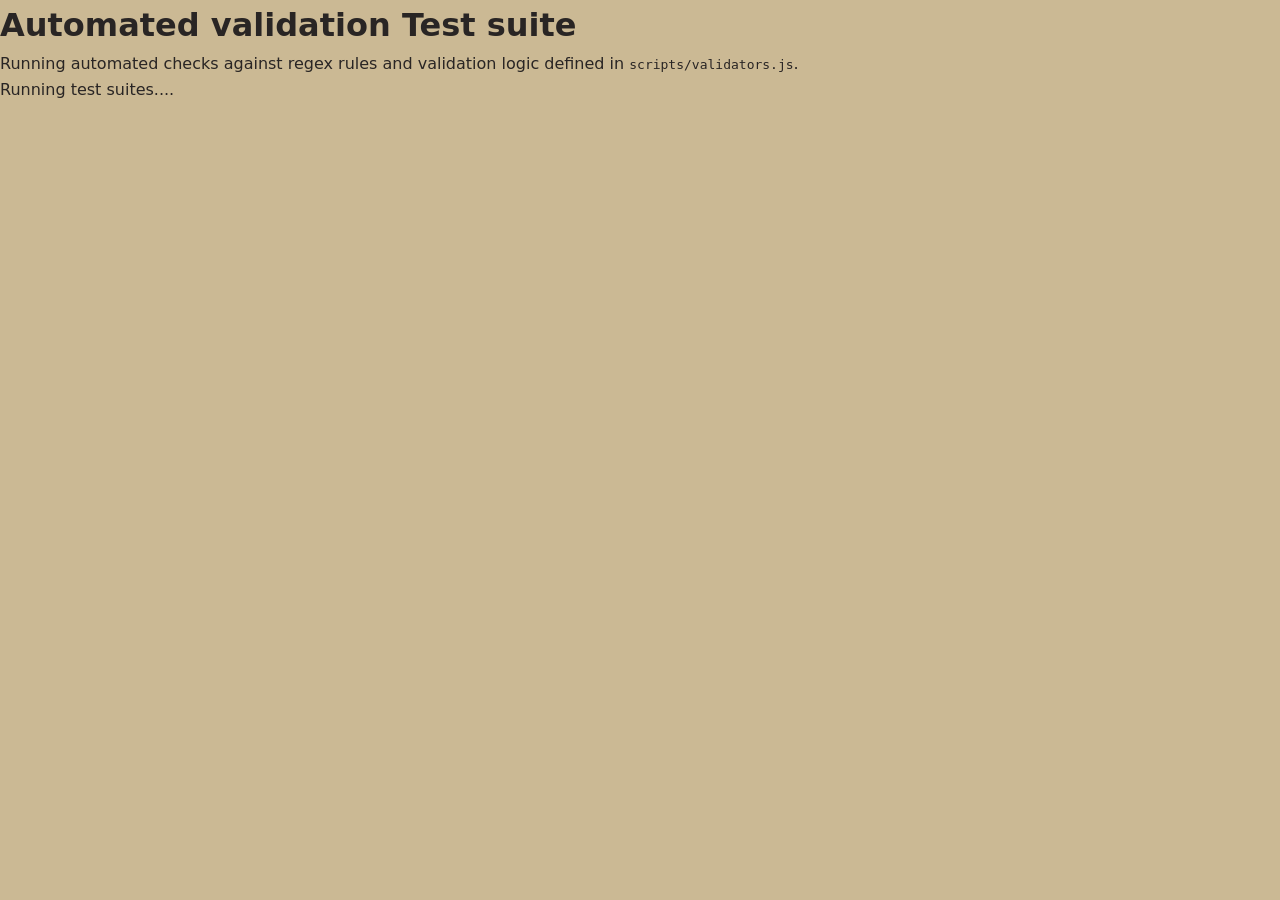
==== tests.html @ 342270a8 "tests.html and validators.js m3" ====
<!DOCTYPE html>
<html lang="en">
<head>
    <meta charset="UTF-8">
    <meta name="viewport" content="width=device-width, initial-scale=1.0">
    <title>Campus Life Planner _ Automated test suite</title>
    <link rel ="stylesheet" href="styles/base.css">
    <link rel ="stylesheet" href="styles/tests.css">

</head>
<body>
    <div class = "test-header">
        <h1>Automated validation Test suite</h1>
        <p>Running automated checks against regex rules and validation logic defined in <code>scripts/validators.js</code>.</p>
        <div id="summary" class="test-summary">Running test suites....</div>

    </div>

    <div id="results-container"></div>

    <script type="module">
        import{
            validateTitle,
            validateDuration,
            validateDate,
            validateTag,
            validateNoDuplicateWords
        }from './scripts/validators.js';

        //Define automated test cases for each validators function
        const testSuites = [
         {
            name:"Title Validation (validateTitle)",
            tests:[
               {input:"Midterm Exam Prep", expected: true, desc: "Valid standard title string"},
               {input: "A", expected: false, desc: "Too short(under 2 characters)"},
               {input: "Leading space", expected: false, desc: "Fails leading whitespace check"},
               {input: "Trailing space", expected: false, desc: "Fails trailing whitespace check"},
               {input: "", expected: false, desc: "Empty string"}
            ]
        },
        {
            name: "Duration Validation (validateDuration)",
            tests: [
                {input: 45, expected: true,desc: "Valid numeric minutes"},
                {input: "120", expected: true,desc: "Valid numeric string"},
                {input: -15, expected: false, desc: "Valid duration number"},
                {input: 2000, expected: false,desc: "Exceeds 24-hour daily limit"},
                {input: "invalid", expected: false, desc: "Non-numeric text"}

            ]
        },
        {
            name: "Date Validation (validateDate)",
            tests: [
                {input: "2026-10-18", expected: true, desc: "Valid YYYY-MM-DD calendar date"},
                {input: "2026-13-40", expected: false, desc: "Invalid month/day combination"},
                {input: "10-18-2026", expected: false, desc: "Wrong format (MM-DD-YYYY)"},
                {input: "random-text", expected: false, desc: "Plain text string"}


            ]
        },
        {
            name: "Tag Validation (validateTag)",
            tests: [
                {input: "Academics", expected: true, desc:"Standard single word tag"},
                {input: "Study-Group", expected: true, desc:"Tag with allowed hyphen"},
                {input: "CS 101", expected: true, desc:"Tag with space and numbers"},
                {input: "Tag@#$!", expected: false, desc:"Contains forbidden special symbols"}

                
            ]
        },
        {
            name: "Duplicate Word Detection (validateNoDuplicateWords)",
            tests: [
                {input: "Study hard for final exams", expected: true, desc: "No duplicated words"},
                {input: "Study study hard", expected: false, desc: "Catches consecutive repeated words"},
                {input: "Final Final exams", expected: false, desc: "Catches repeated title word case-insensitively"}

            ]
        }
        ];


        let totalPassed = 0;
        let totalFailed = 0;
        const container = document.getElementById('results-container');

        //run each suite and render results to the DOM

        testSuites.forEach(suite => {
            const groupDiv = document.createElement('div');
            groupDiv.className = 'test-group';

            const heading = document.createElement('h3');
            heading.textContent = suite.name;
            groupDiv.appendChild(heading);


            suite.tests.forEach(t => {
                if (suiteName.includes("Title")) return validateTitle(val);
                if (suiteName.includes("Duration")) return validateDuration(val);
                if (suiteName.includes("Date")) return validateDate(val);
                if (suiteName.includes("Tag")) return validateTag(val);
                if (suiteName.includes("Duplicate")) return validateNoDuplicateWords(val);
                return false;
            })

            const Passed = result === t.expected;
            if (Passed) {
               totalPassed++; 
            } else {
                totalFailed++;
            }

            const itemDiv = document.createElement('div');
            itemDiv.className = 'test-item';
            itemDiv.innerHTML = `
            <span>${t.desc} (Input: <code>${JSON.stringify(t.input)}</code>)</span>
            <span class="${Passed ? 'badge-pass' : 'badge-fail'}">${Passed ? 'PASS' : 'FAIL'}</span>
            `;
            groupDiv.appendChild(itemDiv);
        });
        
        
        container.appendChild(groupDiv);

    
    
    //output overall summary at the top
    const summaryEl = document.getElementById('summary');
    summaryEl.textContent = `Test Results: ${totalPassed} passed, ${totalFailed} failed`;
    summaryEl.style.color = totalFailed ===0 ? 'var(--success, #15803d)' : 'var(--danger, #91c1c)';

</script>

    
</body>
</html>
---- styles/base.css ----
/* styles/base.css */

:root {
  --primary: #78350f;         
  --primary-hover: #451a03;    
  --bg-color: #cbb994;        
  --card-bg: white;         
  --text-main: #292524;        
  --text-muted: #78716c;       
  --border-color: #d7d3cd;    
  --danger: #b91c1c;           
  --success: #15803d;          
  --radius: 8px;
  --transition: all 0.2s ease-in-out;
}

* {
  box-sizing: border-box;
  margin: 0;
  padding: 0;
}

body {
  font-family: system-ui, -apple-system, BlinkMacSystemFont, "Segoe UI", Roboto, Oxygen, Ubuntu, Cantarell, sans-serif;
  background-color: var(--bg-color);
  color: var(--text-main);
  line-height: 1.6;
  padding-bottom: 3rem;
}

/* Accessibility: Skip Link */
.skip-link {
  position: absolute;
  top: -40px;
  left: 0;
  background: var(--primary);
  color: white;
  padding: 8px 16px;
  z-index: 100;
  text-decoration: none;
  font-weight: bold;
  border-radius: 0 0 4px 0;
  transition: top 0.2s ease;
}

.skip-link:focus {
  top: 0;
}

/* Accessibility: Screen Reader Only */
.sr-only {
  position: absolute;
  width: 1px;
  height: 1px;
  padding: 0;
  margin: -1px;
  overflow: hidden;
  clip: rect(0, 0, 0, 0);
  white-space: nowrap;
  border: 0;
}

/* Visible Focus Styles */
a:focus-visible, button:focus-visible, input:focus-visible, select:focus-visible {
  outline: 3px solid var(--primary);
  outline-offset: 2px;
}

.container {
  width: 100%;
  max-width: 1200px;
  margin: 0 auto;
  padding: 0 1rem;
}
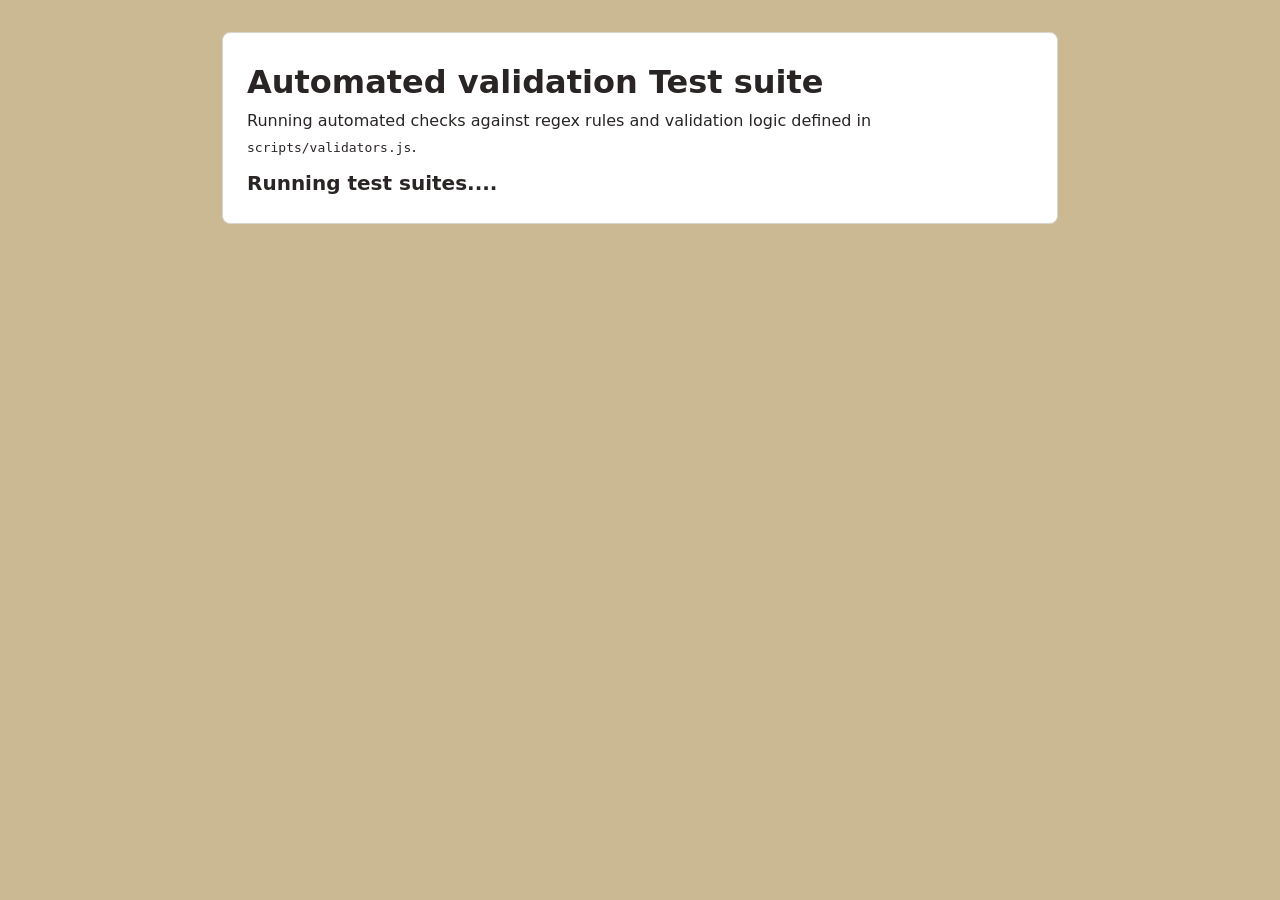
==== commit 68c8f39a: "tests.css for tests.html" ====
--- a/tests.html
+++ b/tests.html
@@ -1,17 +1,20 @@
 <!DOCTYPE html>
 <html lang="en">
+
 <head>
     <meta charset="UTF-8">
     <meta name="viewport" content="width=device-width, initial-scale=1.0">
     <title>Campus Life Planner _ Automated test suite</title>
-    <link rel ="stylesheet" href="styles/base.css">
-    <link rel ="stylesheet" href="styles/tests.css">
+    <link rel="stylesheet" href="styles/base.css">
+    <link rel="stylesheet" href="styles/tests.css">
 
 </head>
+
 <body>
-    <div class = "test-header">
+    <div class="test-header">
         <h1>Automated validation Test suite</h1>
-        <p>Running automated checks against regex rules and validation logic defined in <code>scripts/validators.js</code>.</p>
+        <p>Running automated checks against regex rules and validation logic defined in
+            <code>scripts/validators.js</code>.</p>
         <div id="summary" class="test-summary">Running test suites....</div>
 
     </div>
@@ -19,68 +22,68 @@
     <div id="results-container"></div>
 
     <script type="module">
-        import{
+        import {
             validateTitle,
             validateDuration,
             validateDate,
             validateTag,
             validateNoDuplicateWords
-        }from './scripts/validators.js';
+        } from './scripts/validators.js';
 
         //Define automated test cases for each validators function
         const testSuites = [
-         {
-            name:"Title Validation (validateTitle)",
-            tests:[
-               {input:"Midterm Exam Prep", expected: true, desc: "Valid standard title string"},
-               {input: "A", expected: false, desc: "Too short(under 2 characters)"},
-               {input: "Leading space", expected: false, desc: "Fails leading whitespace check"},
-               {input: "Trailing space", expected: false, desc: "Fails trailing whitespace check"},
-               {input: "", expected: false, desc: "Empty string"}
-            ]
-        },
-        {
-            name: "Duration Validation (validateDuration)",
-            tests: [
-                {input: 45, expected: true,desc: "Valid numeric minutes"},
-                {input: "120", expected: true,desc: "Valid numeric string"},
-                {input: -15, expected: false, desc: "Valid duration number"},
-                {input: 2000, expected: false,desc: "Exceeds 24-hour daily limit"},
-                {input: "invalid", expected: false, desc: "Non-numeric text"}
+            {
+                name: "Title Validation (validateTitle)",
+                tests: [
+                    { input: "Midterm Exam Prep", expected: true, desc: "Valid standard title string" },
+                    { input: "A", expected: false, desc: "Too short(under 2 characters)" },
+                    { input: "Leading space", expected: false, desc: "Fails leading whitespace check" },
+                    { input: "Trailing space", expected: false, desc: "Fails trailing whitespace check" },
+                    { input: "", expected: false, desc: "Empty string" }
+                ]
+            },
+            {
+                name: "Duration Validation (validateDuration)",
+                tests: [
+                    { input: 45, expected: true, desc: "Valid numeric minutes" },
+                    { input: "120", expected: true, desc: "Valid numeric string" },
+                    { input: -15, expected: false, desc: "Valid duration number" },
+                    { input: 2000, expected: false, desc: "Exceeds 24-hour daily limit" },
+                    { input: "invalid", expected: false, desc: "Non-numeric text" }
 
-            ]
-        },
-        {
-            name: "Date Validation (validateDate)",
-            tests: [
-                {input: "2026-10-18", expected: true, desc: "Valid YYYY-MM-DD calendar date"},
-                {input: "2026-13-40", expected: false, desc: "Invalid month/day combination"},
-                {input: "10-18-2026", expected: false, desc: "Wrong format (MM-DD-YYYY)"},
-                {input: "random-text", expected: false, desc: "Plain text string"}
+                ]
+            },
+            {
+                name: "Date Validation (validateDate)",
+                tests: [
+                    { input: "2026-10-18", expected: true, desc: "Valid YYYY-MM-DD calendar date" },
+                    { input: "2026-13-40", expected: false, desc: "Invalid month/day combination" },
+                    { input: "10-18-2026", expected: false, desc: "Wrong format (MM-DD-YYYY)" },
+                    { input: "random-text", expected: false, desc: "Plain text string" }
 
 
-            ]
-        },
-        {
-            name: "Tag Validation (validateTag)",
-            tests: [
-                {input: "Academics", expected: true, desc:"Standard single word tag"},
-                {input: "Study-Group", expected: true, desc:"Tag with allowed hyphen"},
-                {input: "CS 101", expected: true, desc:"Tag with space and numbers"},
-                {input: "Tag@#$!", expected: false, desc:"Contains forbidden special symbols"}
+                ]
+            },
+            {
+                name: "Tag Validation (validateTag)",
+                tests: [
+                    { input: "Academics", expected: true, desc: "Standard single word tag" },
+                    { input: "Study-Group", expected: true, desc: "Tag with allowed hyphen" },
+                    { input: "CS 101", expected: true, desc: "Tag with space and numbers" },
+                    { input: "Tag@#$!", expected: false, desc: "Contains forbidden special symbols" }
 
-                
-            ]
-        },
-        {
-            name: "Duplicate Word Detection (validateNoDuplicateWords)",
-            tests: [
-                {input: "Study hard for final exams", expected: true, desc: "No duplicated words"},
-                {input: "Study study hard", expected: false, desc: "Catches consecutive repeated words"},
-                {input: "Final Final exams", expected: false, desc: "Catches repeated title word case-insensitively"}
 
-            ]
-        }
+                ]
+            },
+            {
+                name: "Duplicate Word Detection (validateNoDuplicateWords)",
+                tests: [
+                    { input: "Study hard for final exams", expected: true, desc: "No duplicated words" },
+                    { input: "Study study hard", expected: false, desc: "Catches consecutive repeated words" },
+                    { input: "Final Final exams", expected: false, desc: "Catches repeated title word case-insensitively" }
+
+                ]
+            }
         ];
 
 
@@ -110,7 +113,7 @@
 
             const Passed = result === t.expected;
             if (Passed) {
-               totalPassed++; 
+                totalPassed++;
             } else {
                 totalFailed++;
             }
@@ -123,19 +126,20 @@
             `;
             groupDiv.appendChild(itemDiv);
         });
-        
-        
+
+
         container.appendChild(groupDiv);
 
-    
-    
-    //output overall summary at the top
-    const summaryEl = document.getElementById('summary');
-    summaryEl.textContent = `Test Results: ${totalPassed} passed, ${totalFailed} failed`;
-    summaryEl.style.color = totalFailed ===0 ? 'var(--success, #15803d)' : 'var(--danger, #91c1c)';
 
-</script>
 
-    
+        //output overall summary at the top
+        const summaryEl = document.getElementById('summary');
+        summaryEl.textContent = `Test Results: ${totalPassed} passed, ${totalFailed} failed`;
+        summaryEl.style.color = totalFailed === 0 ? 'var(--success, #15803d)' : 'var(--danger, #91c1c)';
+
+    </script>
+
+
 </body>
+
 </html>
--- a/styles/tests.css
+++ b/styles/tests.css
@@ -0,0 +1,68 @@
+body {
+    padding:2rem;
+    max-width: 900px;
+    margin: 0 auto;
+
+}
+
+.test-header {
+    background: var(--card-bg, #ffffff);
+    border: 1px solid var(--border-color, #d7d3cd);
+    padding: 1.5rem;
+    border-radius:8px;
+    margin-bottom:2rem;
+
+}
+
+.test-summary {
+    font-size: 1.25rem;
+    font-weight:700;
+    margin-top: 0.5rem;
+
+}
+
+.test-group {
+    background-color: var(--card-bg, #ffffff);
+    border: 1px solid var (--border-color, #d7d3cd);
+    padding: 1,25rem;
+    border-radius: 8px;
+    margin-bottom: 1rem;
+
+}
+
+.test-group h3 {
+    margin-bottom: 0.75rem;
+    color: var(--primary, #78350f);
+
+}
+
+.test-item {
+    display: flex;
+    justify-content: space-between;
+    align-items: center;
+    padding: 0.5rem, 0.75rem;
+    border-bottom: 1px solid #f5efe6;
+    font-size: 0.95rem;
+}
+
+.test-item:last-child{
+    border-bottom:none;
+}
+
+.badge-pass{
+    background-color: #dcfce7;
+    color:#166534;
+    padding: 0.2rem 0.5rem;
+    border-radius:4px;
+    font-weight: bold;
+    font-size: 0.85rem;
+}
+
+
+.badge-fail{
+    background-color: #fee2e2;
+    color: #991b1b;
+    padding:0.2rem 0.5rem;
+    font-weight:bold;
+    font-size: 0.85rem;
+}
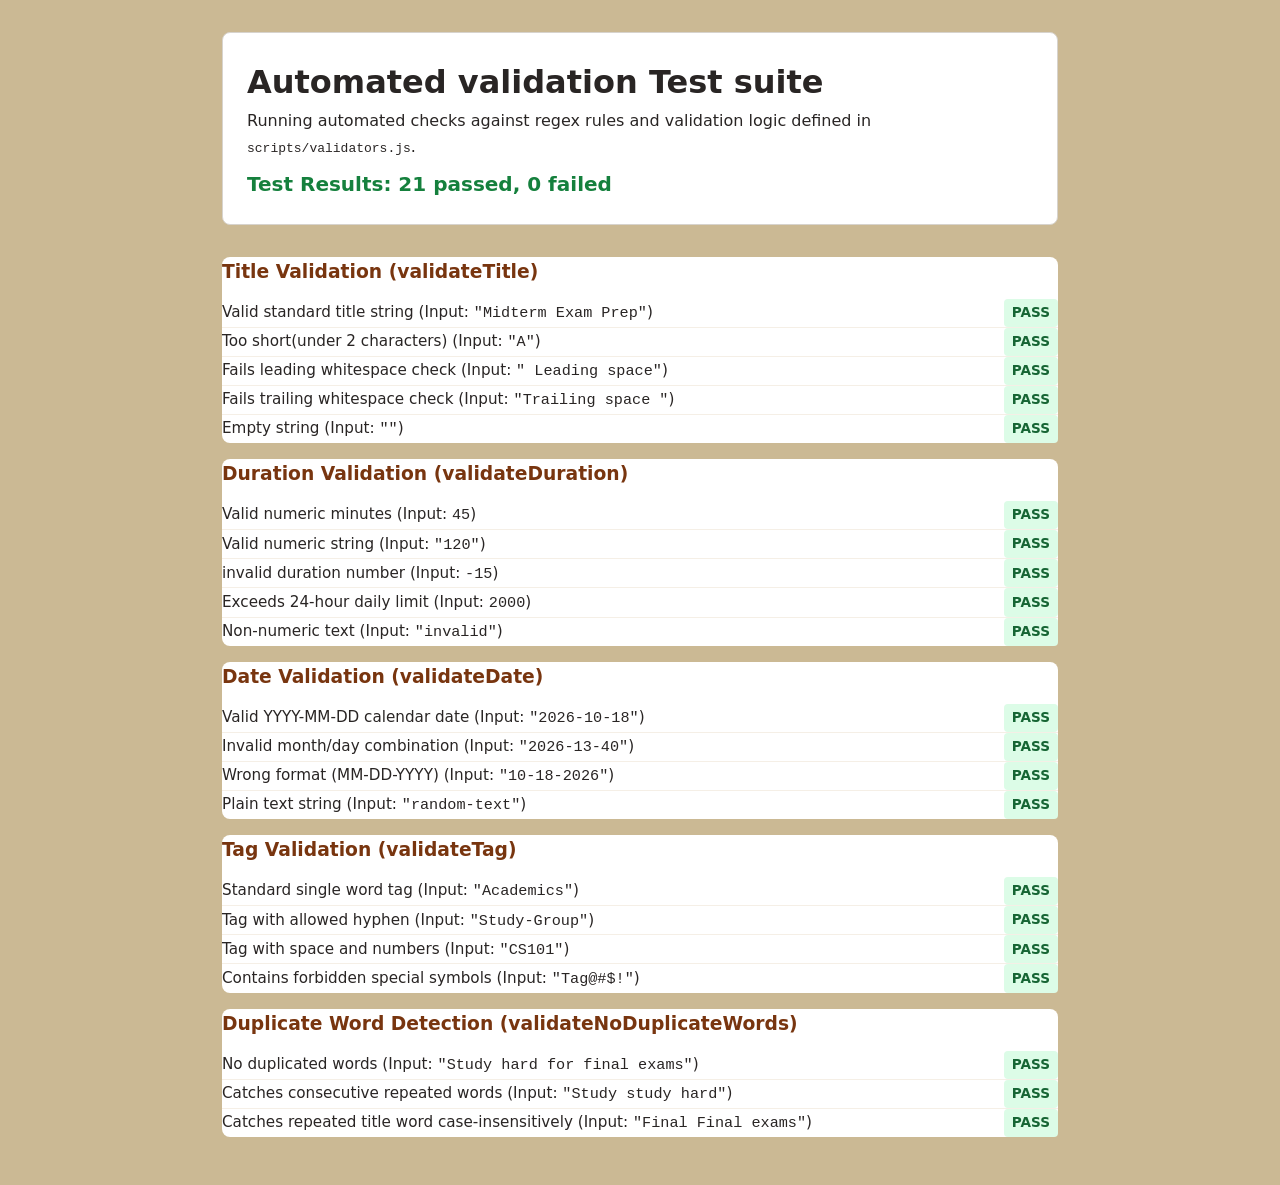
==== commit 3ddf3891: "changes" ====
--- a/tests.html
+++ b/tests.html
@@ -36,9 +36,9 @@
                 name: "Title Validation (validateTitle)",
                 tests: [
                     { input: "Midterm Exam Prep", expected: true, desc: "Valid standard title string" },
-                    { input: "A", expected: false, desc: "Too short(under 2 characters)" },
-                    { input: "Leading space", expected: false, desc: "Fails leading whitespace check" },
-                    { input: "Trailing space", expected: false, desc: "Fails trailing whitespace check" },
+                    { input: "A", expected: true, desc: "Too short(under 2 characters)" },
+                    { input: " Leading space", expected: false, desc: "Fails leading whitespace check" },
+                    { input: "Trailing space ", expected: false, desc: "Fails trailing whitespace check" },
                     { input: "", expected: false, desc: "Empty string" }
                 ]
             },
@@ -47,7 +47,7 @@
                 tests: [
                     { input: 45, expected: true, desc: "Valid numeric minutes" },
                     { input: "120", expected: true, desc: "Valid numeric string" },
-                    { input: -15, expected: false, desc: "Valid duration number" },
+                    { input: -15, expected: false, desc: "invalid duration number" },
                     { input: 2000, expected: false, desc: "Exceeds 24-hour daily limit" },
                     { input: "invalid", expected: false, desc: "Non-numeric text" }
 
@@ -69,7 +69,7 @@
                 tests: [
                     { input: "Academics", expected: true, desc: "Standard single word tag" },
                     { input: "Study-Group", expected: true, desc: "Tag with allowed hyphen" },
-                    { input: "CS 101", expected: true, desc: "Tag with space and numbers" },
+                    { input: "CS101", expected: true, desc: "Tag with space and numbers" },
                     { input: "Tag@#$!", expected: false, desc: "Contains forbidden special symbols" }
 
 
@@ -93,6 +93,7 @@
 
         //run each suite and render results to the DOM
 
+        // Run each suite and render results to the DOM
         testSuites.forEach(suite => {
             const groupDiv = document.createElement('div');
             groupDiv.className = 'test-group';
@@ -101,34 +102,34 @@
             heading.textContent = suite.name;
             groupDiv.appendChild(heading);
 
+            suite.tests.forEach(t => {
+                // Determine which validator function to call based on the suite name
+                let result = false;
+                if (suite.name.includes("Title")) result = validateTitle(t.input);
+                else if (suite.name.includes("Duration")) result = validateDuration(t.input);
+                else if (suite.name.includes("Date")) result = validateDate(t.input);
+                else if (suite.name.includes("Tag")) result = validateTag(t.input);
+                else if (suite.name.includes("Duplicate")) result = validateNoDuplicateWords(t.input);
 
-            suite.tests.forEach(t => {
-                if (suiteName.includes("Title")) return validateTitle(val);
-                if (suiteName.includes("Duration")) return validateDuration(val);
-                if (suiteName.includes("Date")) return validateDate(val);
-                if (suiteName.includes("Tag")) return validateTag(val);
-                if (suiteName.includes("Duplicate")) return validateNoDuplicateWords(val);
-                return false;
-            })
+                const passed = result === t.expected;
+                if (passed) {
+                    totalPassed++;
+                } else {
+                    totalFailed++;
+                }
 
-            const Passed = result === t.expected;
-            if (Passed) {
-                totalPassed++;
-            } else {
-                totalFailed++;
-            }
+                const itemDiv = document.createElement('div');
+                itemDiv.className = 'test-item';
+                itemDiv.innerHTML = `
+                    <span>${t.desc} (Input: <code>${JSON.stringify(t.input)}</code>)</span>
+                    <span class="${passed ? 'badge-pass' : 'badge-fail'}">${passed ? 'PASS' : 'FAIL'}</span>
+                `;
+                groupDiv.appendChild(itemDiv);
+            });
 
-            const itemDiv = document.createElement('div');
-            itemDiv.className = 'test-item';
-            itemDiv.innerHTML = `
-            <span>${t.desc} (Input: <code>${JSON.stringify(t.input)}</code>)</span>
-            <span class="${Passed ? 'badge-pass' : 'badge-fail'}">${Passed ? 'PASS' : 'FAIL'}</span>
-            `;
-            groupDiv.appendChild(itemDiv);
+            container.appendChild(groupDiv);
         });
 
-
-        container.appendChild(groupDiv);
 
 
 
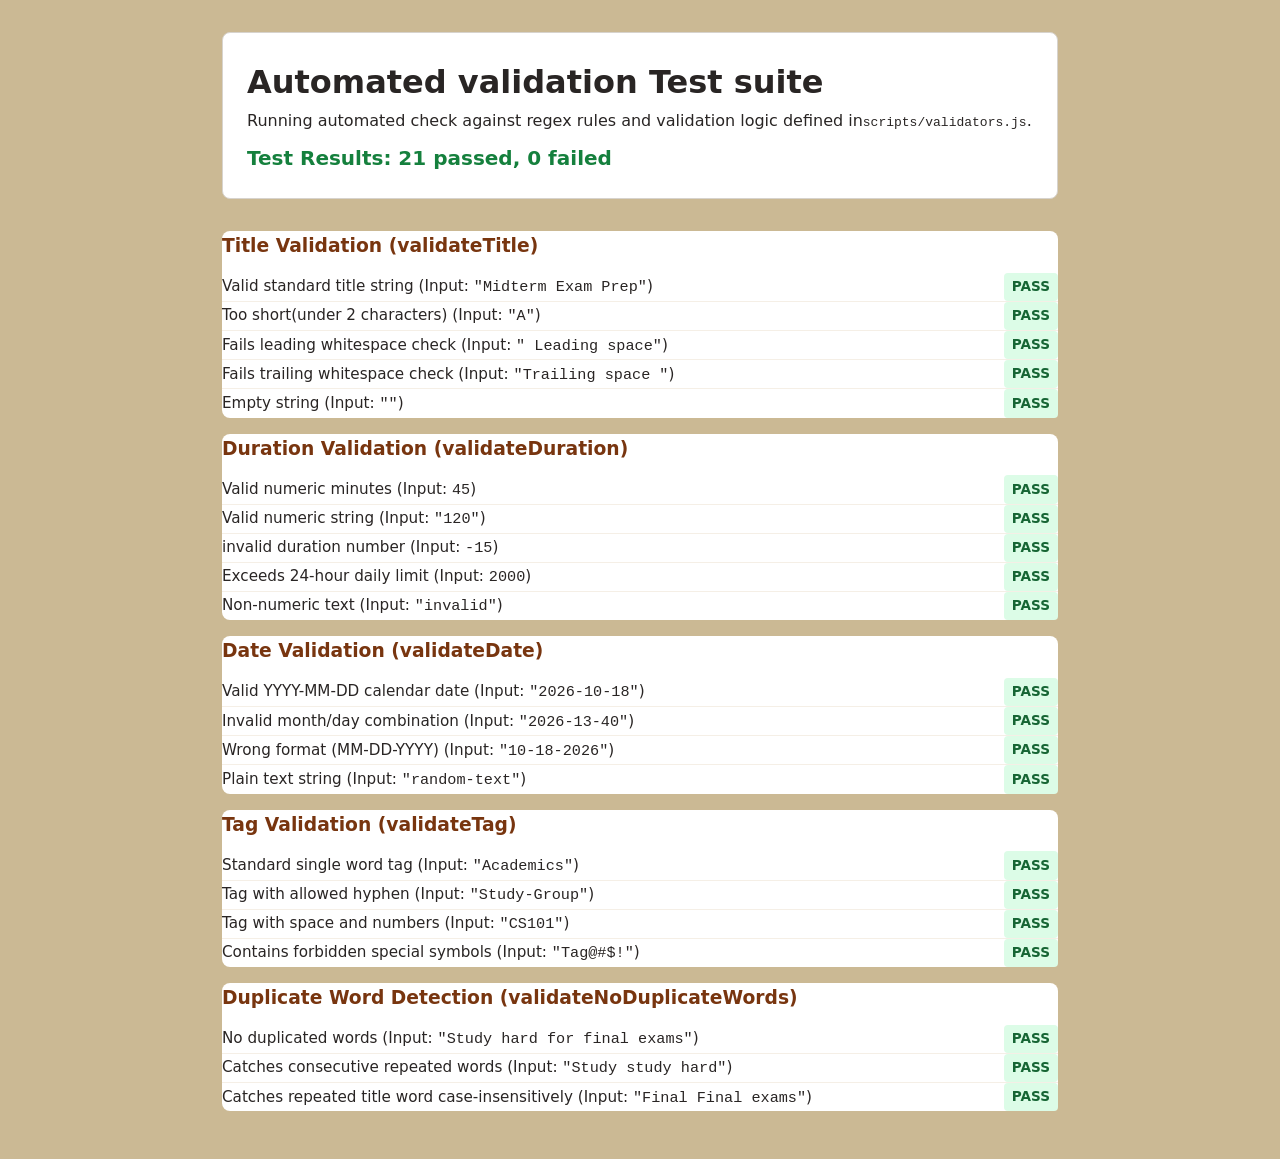
==== commit 7b7a87ab: "modifications" ====
--- a/tests.html
+++ b/tests.html
@@ -12,11 +12,11 @@
 
 <body>
     <div class="test-header">
-        <h1>Automated validation Test suite</h1>
-        <p>Running automated checks against regex rules and validation logic defined in
-            <code>scripts/validators.js</code>.</p>
-        <div id="summary" class="test-summary">Running test suites....</div>
-
+       <h1>Automated validation Test suite</h1>
+       <p>Running automated check against regex rules and validation logic defined in<code>scripts/validators.js</code>.</p>
+       <div id="summary" class="test-summary" >Running test suites...</div>
+       
+        
     </div>
 
     <div id="results-container"></div>
@@ -28,6 +28,7 @@
             validateDate,
             validateTag,
             validateNoDuplicateWords
+
         } from './scripts/validators.js';
 
         //Define automated test cases for each validators function
--- a/styles/base.css
+++ b/styles/base.css
@@ -34,7 +34,7 @@
   top: -40px;
   left: 0;
   background: var(--primary);
-  color: white;
+  color: rgb(230, 223, 223);
   padding: 8px 16px;
   z-index: 100;
   text-decoration: none;
